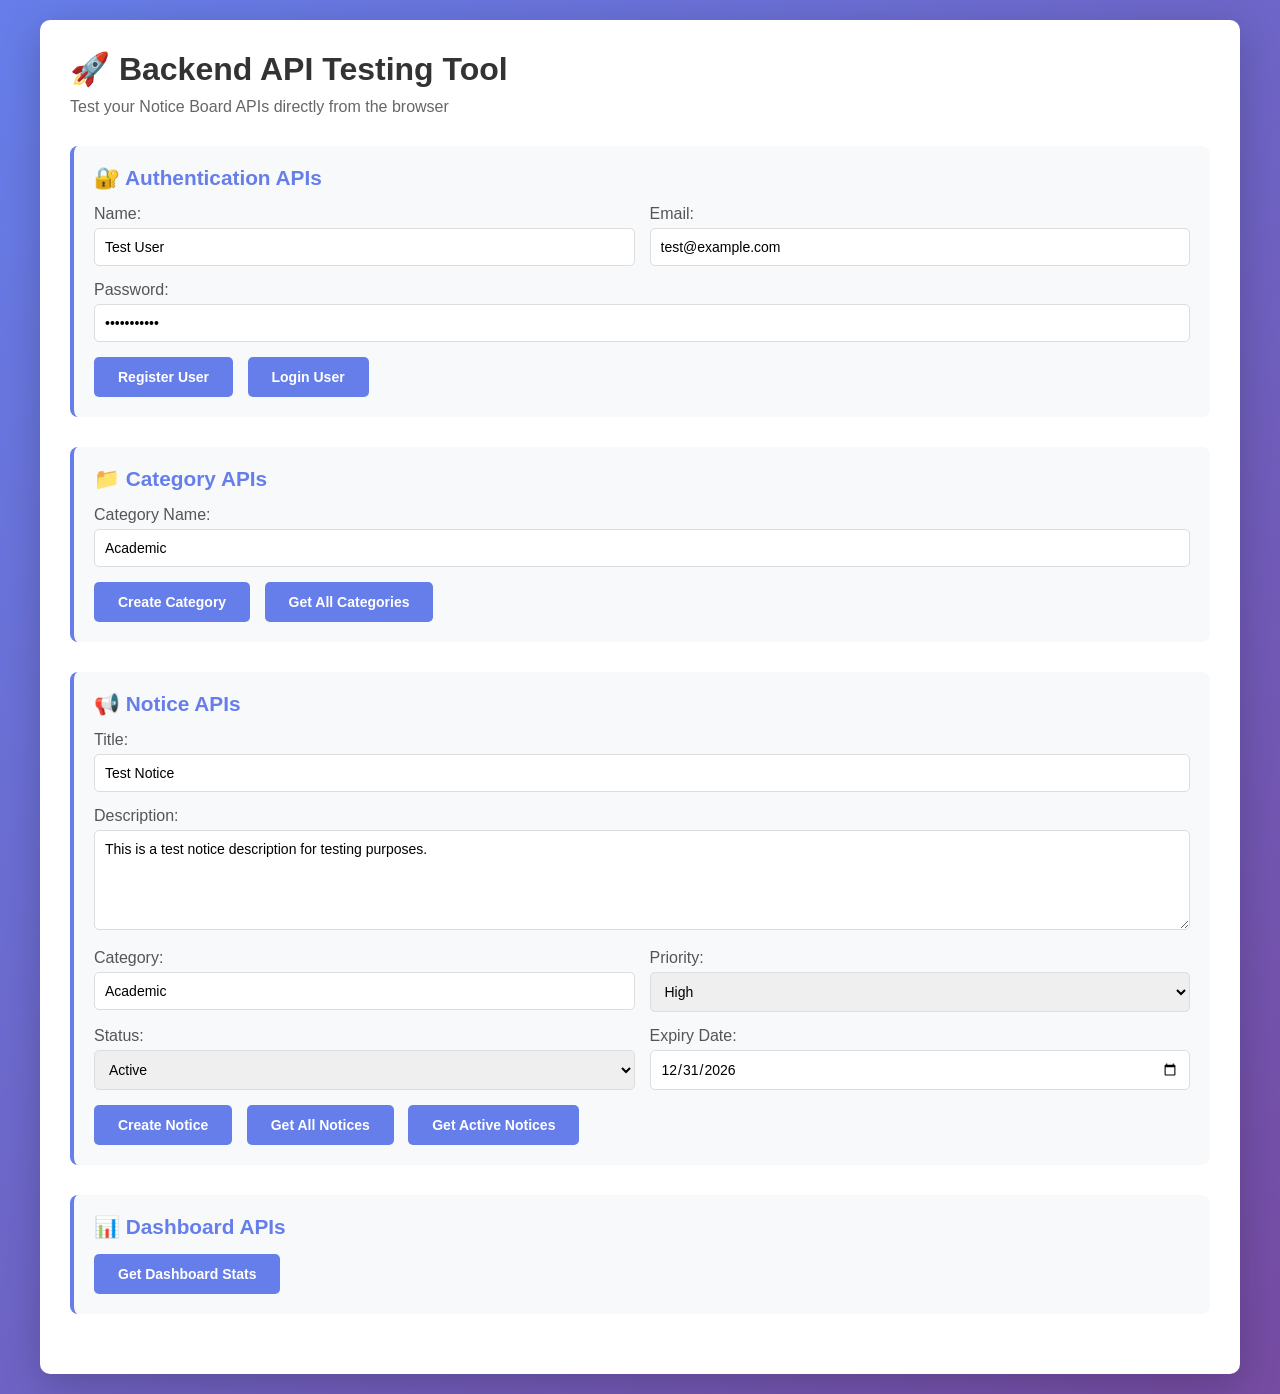
==== src/main/resources/static/api-test.html @ c02a9325 "Add API test page and backend JS Comment out JWT properties in application.properties and add a brow" ====
<!DOCTYPE html>
<html lang="en">
<head>
    <meta charset="UTF-8">
    <meta name="viewport" content="width=device-width, initial-scale=1.0">
    <title>API Testing Tool</title>
    <style>
        * {
            margin: 0;
            padding: 0;
            box-sizing: border-box;
        }
        
        body {
            font-family: 'Segoe UI', Tahoma, Geneva, Verdana, sans-serif;
            background: linear-gradient(135deg, #667eea 0%, #764ba2 100%);
            padding: 20px;
            min-height: 100vh;
        }
        
        .container {
            max-width: 1200px;
            margin: 0 auto;
            background: white;
            border-radius: 10px;
            padding: 30px;
            box-shadow: 0 10px 40px rgba(0,0,0,0.2);
        }
        
        h1 {
            color: #333;
            margin-bottom: 10px;
        }
        
        .subtitle {
            color: #666;
            margin-bottom: 30px;
        }
        
        .test-section {
            margin-bottom: 30px;
            padding: 20px;
            background: #f8f9fa;
            border-radius: 8px;
            border-left: 4px solid #667eea;
        }
        
        .test-section h2 {
            color: #667eea;
            margin-bottom: 15px;
            font-size: 1.3rem;
        }
        
        .test-group {
            margin-bottom: 15px;
        }
        
        label {
            display: block;
            margin-bottom: 5px;
            color: #555;
            font-weight: 500;
        }
        
        input, textarea, select {
            width: 100%;
            padding: 10px;
            border: 1px solid #ddd;
            border-radius: 5px;
            font-size: 14px;
            font-family: inherit;
        }
        
        textarea {
            min-height: 100px;
            resize: vertical;
        }
        
        button {
            background: #667eea;
            color: white;
            border: none;
            padding: 12px 24px;
            border-radius: 5px;
            cursor: pointer;
            font-size: 14px;
            font-weight: 600;
            transition: background 0.3s;
            margin-right: 10px;
        }
        
        button:hover {
            background: #5568d3;
        }
        
        button.danger {
            background: #dc3545;
        }
        
        button.danger:hover {
            background: #c82333;
        }
        
        .response {
            margin-top: 15px;
            padding: 15px;
            background: #fff;
            border: 1px solid #ddd;
            border-radius: 5px;
            max-height: 400px;
            overflow-y: auto;
        }
        
        .response pre {
            margin: 0;
            white-space: pre-wrap;
            word-wrap: break-word;
            font-family: 'Courier New', monospace;
            font-size: 13px;
        }
        
        .success {
            border-left: 4px solid #28a745;
        }
        
        .error {
            border-left: 4px solid #dc3545;
        }
        
        .status {
            display: inline-block;
            padding: 4px 8px;
            border-radius: 3px;
            font-size: 12px;
            font-weight: 600;
            margin-bottom: 10px;
        }
        
        .status.success {
            background: #d4edda;
            color: #155724;
        }
        
        .status.error {
            background: #f8d7da;
            color: #721c24;
        }
        
        .grid {
            display: grid;
            grid-template-columns: 1fr 1fr;
            gap: 15px;
        }
        
        @media (max-width: 768px) {
            .grid {
                grid-template-columns: 1fr;
            }
        }
    </style>
</head>
<body>
    <div class="container">
        <h1>🚀 Backend API Testing Tool</h1>
        <p class="subtitle">Test your Notice Board APIs directly from the browser</p>
        
        <!-- Authentication Tests -->
        <div class="test-section">
            <h2>🔐 Authentication APIs</h2>
            
            <div class="grid">
                <div class="test-group">
                    <label>Name:</label>
                    <input type="text" id="regName" value="Test User">
                </div>
                <div class="test-group">
                    <label>Email:</label>
                    <input type="email" id="regEmail" value="test@example.com">
                </div>
            </div>
            
            <div class="test-group">
                <label>Password:</label>
                <input type="password" id="regPassword" value="password123">
            </div>
            
            <button onclick="testRegister()">Register User</button>
            <button onclick="testLogin()">Login User</button>
            
            <div id="authResponse" class="response" style="display:none;"></div>
        </div>
        
        <!-- Category Tests -->
        <div class="test-section">
            <h2>📁 Category APIs</h2>
            
            <div class="test-group">
                <label>Category Name:</label>
                <input type="text" id="catName" value="Academic">
            </div>
            
            <button onclick="testCreateCategory()">Create Category</button>
            <button onclick="testGetCategories()">Get All Categories</button>
            
            <div id="categoryResponse" class="response" style="display:none;"></div>
        </div>
        
        <!-- Notice Tests -->
        <div class="test-section">
            <h2>📢 Notice APIs</h2>
            
            <div class="test-group">
                <label>Title:</label>
                <input type="text" id="noticeTitle" value="Test Notice">
            </div>
            
            <div class="test-group">
                <label>Description:</label>
                <textarea id="noticeDesc">This is a test notice description for testing purposes.</textarea>
            </div>
            
            <div class="grid">
                <div class="test-group">
                    <label>Category:</label>
                    <input type="text" id="noticeCategory" value="Academic">
                </div>
                <div class="test-group">
                    <label>Priority:</label>
                    <select id="noticePriority">
                        <option value="HIGH">High</option>
                        <option value="MEDIUM">Medium</option>
                        <option value="LOW">Low</option>
                    </select>
                </div>
            </div>
            
            <div class="grid">
                <div class="test-group">
                    <label>Status:</label>
                    <select id="noticeStatus">
                        <option value="ACTIVE">Active</option>
                        <option value="INACTIVE">Inactive</option>
                        <option value="DRAFT">Draft</option>
                    </select>
                </div>
                <div class="test-group">
                    <label>Expiry Date:</label>
                    <input type="date" id="noticeExpiry" value="2026-12-31">
                </div>
            </div>
            
            <button onclick="testCreateNotice()">Create Notice</button>
            <button onclick="testGetNotices()">Get All Notices</button>
            <button onclick="testGetActiveNotices()">Get Active Notices</button>
            
            <div id="noticeResponse" class="response" style="display:none;"></div>
        </div>
        
        <!-- Dashboard Tests -->
        <div class="test-section">
            <h2>📊 Dashboard APIs</h2>
            
            <button onclick="testDashboardStats()">Get Dashboard Stats</button>
            
            <div id="dashboardResponse" class="response" style="display:none;"></div>
        </div>
    </div>
    
    <script>
        const API_BASE = 'http://localhost:8080/api';
        
        async function apiCall(endpoint, method = 'GET', body = null) {
            const options = {
                method,
                headers: {
                    'Content-Type': 'application/json',
                },
            };
            
            if (body) {
                options.body = JSON.stringify(body);
            }
            
            try {
                const response = await fetch(`${API_BASE}${endpoint}`, options);
                const data = await response.json();
                return { success: response.ok, status: response.status, data };
            } catch (error) {
                return { success: false, error: error.message };
            }
        }
        
        function displayResponse(elementId, result) {
            const el = document.getElementById(elementId);
            el.style.display = 'block';
            
            if (result.success) {
                el.className = 'response success';
                el.innerHTML = `
                    <span class="status success">✓ Success (${result.status})</span>
                    <pre>${JSON.stringify(result.data, null, 2)}</pre>
                `;
            } else {
                el.className = 'response error';
                el.innerHTML = `
                    <span class="status error">✗ Error ${result.status ? '(' + result.status + ')' : ''}</span>
                    <pre>${result.error || JSON.stringify(result.data, null, 2)}</pre>
                `;
            }
        }
        
        // Authentication Tests
        async function testRegister() {
            const result = await apiCall('/auth/register', 'POST', {
                name: document.getElementById('regName').value,
                email: document.getElementById('regEmail').value,
                password: document.getElementById('regPassword').value
            });
            displayResponse('authResponse', result);
        }
        
        async function testLogin() {
            const result = await apiCall('/auth/login', 'POST', {
                email: document.getElementById('regEmail').value,
                password: document.getElementById('regPassword').value
            });
            displayResponse('authResponse', result);
        }
        
        // Category Tests
        async function testCreateCategory() {
            const result = await apiCall('/categories', 'POST', {
                name: document.getElementById('catName').value,
                icon: 'fas fa-folder'
            });
            displayResponse('categoryResponse', result);
        }
        
        async function testGetCategories() {
            const result = await apiCall('/categories');
            displayResponse('categoryResponse', result);
        }
        
        // Notice Tests
        async function testCreateNotice() {
            const result = await apiCall('/notices', 'POST', {
                title: document.getElementById('noticeTitle').value,
                description: document.getElementById('noticeDesc').value,
                category: document.getElementById('noticeCategory').value,
                priority: document.getElementById('noticePriority').value,
                status: document.getElementById('noticeStatus').value,
                expiryDate: document.getElementById('noticeExpiry').value
            });
            displayResponse('noticeResponse', result);
        }
        
        async function testGetNotices() {
            const result = await apiCall('/notices');
            displayResponse('noticeResponse', result);
        }
        
        async function testGetActiveNotices() {
            const result = await apiCall('/notices/active');
            displayResponse('noticeResponse', result);
        }
        
        // Dashboard Tests
        async function testDashboardStats() {
            const result = await apiCall('/dashboard/stats');
            displayResponse('dashboardResponse', result);
        }
    </script>
</body>
</html>
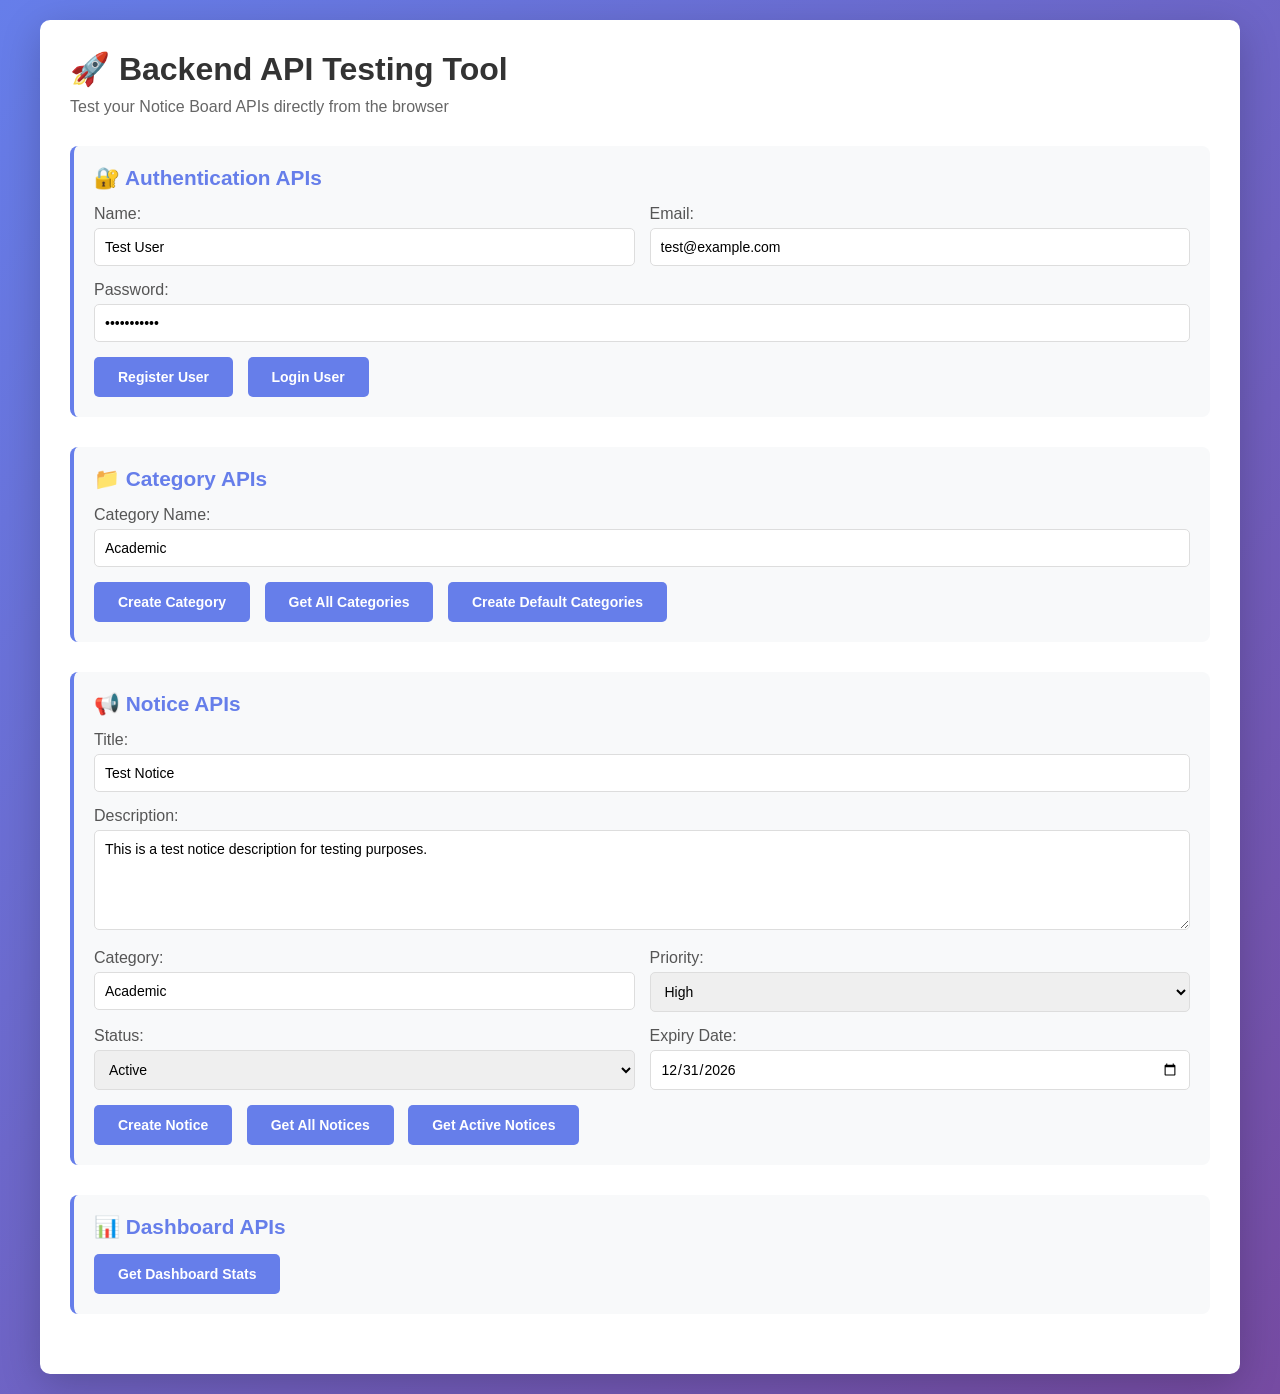
==== commit 817faa93: "Add default categories action and load logs Add a "Create Default Categories" button and createDefau" ====
--- a/src/main/resources/static/api-test.html
+++ b/src/main/resources/static/api-test.html
@@ -201,6 +201,7 @@
             
             <button onclick="testCreateCategory()">Create Category</button>
             <button onclick="testGetCategories()">Get All Categories</button>
+            <button onclick="createDefaultCategories()">Create Default Categories</button>
             
             <div id="categoryResponse" class="response" style="display:none;"></div>
         </div>
@@ -369,6 +370,40 @@
             const result = await apiCall('/dashboard/stats');
             displayResponse('dashboardResponse', result);
         }
+        
+        // Create default categories
+        async function createDefaultCategories() {
+            const categories = [
+                { name: 'Academic', icon: 'fas fa-graduation-cap' },
+                { name: 'General', icon: 'fas fa-bullhorn' },
+                { name: 'Events', icon: 'fas fa-calendar-alt' },
+                { name: 'Administrative', icon: 'fas fa-building' },
+                { name: 'Urgent', icon: 'fas fa-exclamation-triangle' }
+            ];
+            
+            let created = 0;
+            let errors = 0;
+            
+            for (const cat of categories) {
+                try {
+                    const result = await apiCall('/categories', 'POST', cat);
+                    if (result.success) created++;
+                } catch (error) {
+                    errors++;
+                }
+            }
+            
+            const el = document.getElementById('categoryResponse');
+            el.style.display = 'block';
+            el.className = 'response success';
+            el.innerHTML = `
+                <span class="status success">✓ Completed</span>
+                <pre>Created ${created} categories${errors > 0 ? `, ${errors} already existed` : ''}</pre>
+            `;
+            
+            // Refresh the list
+            setTimeout(() => testGetCategories(), 500);
+        }
     </script>
 </body>
 </html>
